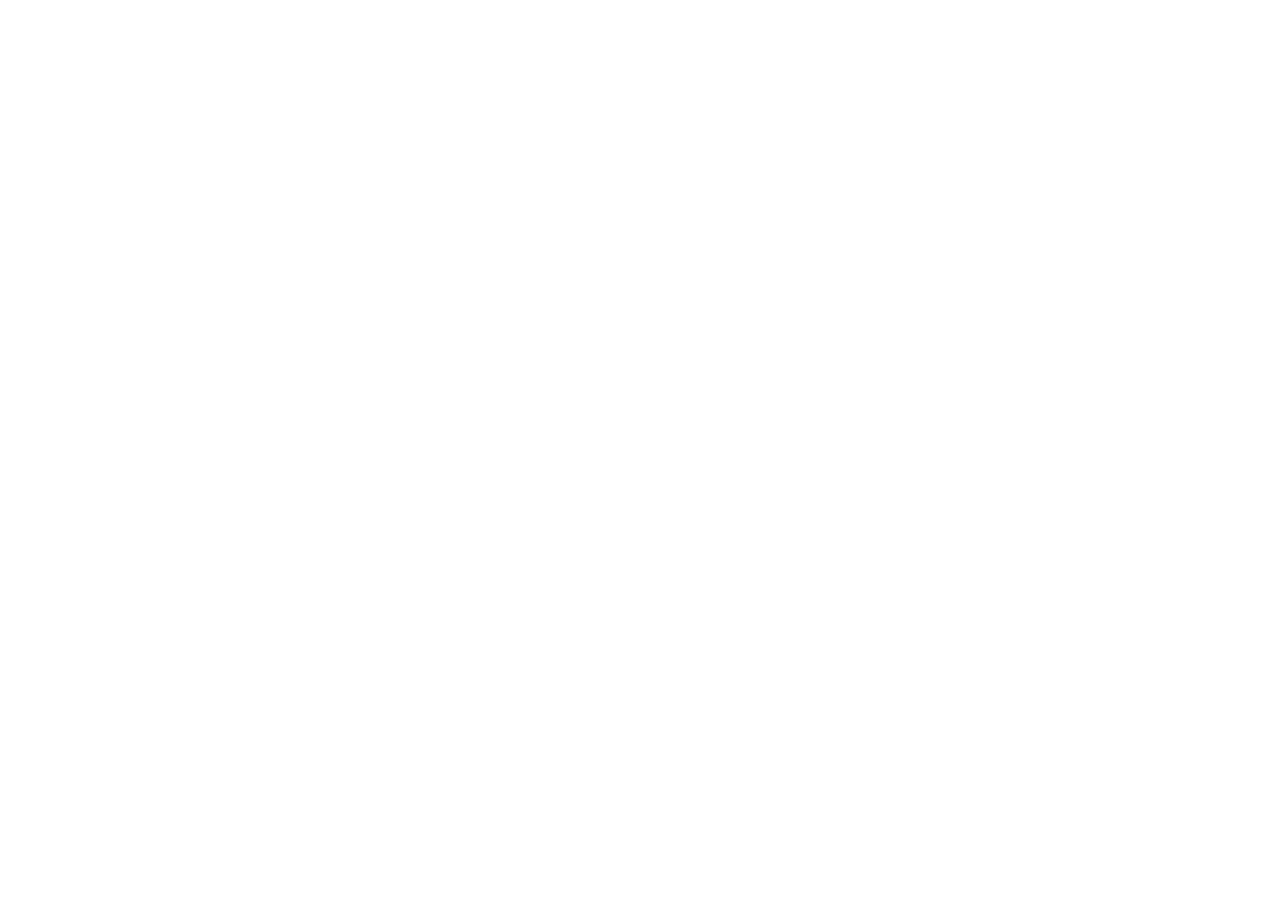
==== BackendToDoListOFP/TodoFront/sign_in/index.html @ 27084eed "Structure front" ====
<!DOCTYPE html>
<html lang="en">
<head>
    <meta charset="UTF-8">
    <meta name="viewport" content="width=device-width, initial-scale=1.0">
    <title>Document</title>
</head>
<body>
    
</body>
</html>
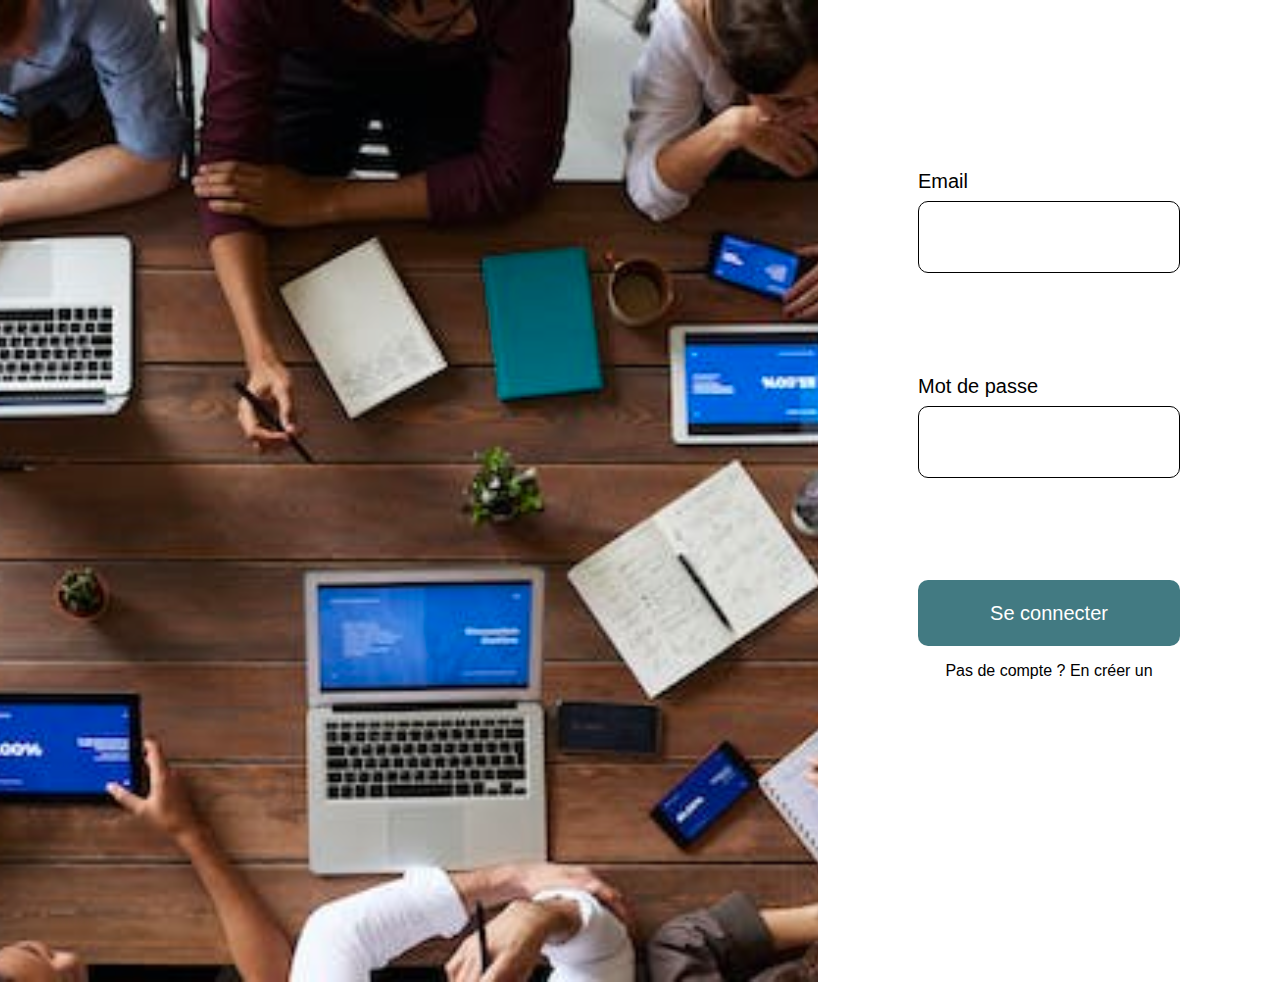
==== commit bc4925b2: "fix error front structure" ====
--- a/BackendToDoListOFP/TodoFront/sign_in/index.html
+++ b/BackendToDoListOFP/TodoFront/sign_in/index.html
@@ -1,11 +1,33 @@
 <!DOCTYPE html>
 <html lang="en">
+
 <head>
     <meta charset="UTF-8">
     <meta name="viewport" content="width=device-width, initial-scale=1.0">
-    <title>Document</title>
+    <title>Todolist-ofp</title>
+    <link href="./index.css" rel="stylesheet" />
 </head>
+
 <body>
-    
+    <div class="sign-up-wallpaper">
+        <img src="../images/image 1.svg" />
+    </div>
+    <div class="sign-up-form">
+        <div class="sign-up">
+            <div class="email-wrap">
+                <label>Email</label>
+                <input></input>
+            </div>
+            <div class="password-wrap">
+                <label>Mot de passe</label>
+                <input></input>
+            </div>
+            <div class="connect-wrap">
+                <button ca>Se connecter</button>
+                <p class="switch">Pas de compte ? En créer un</p>
+            </div>
+        </div>
+    </div>
 </body>
+
 </html>--- a/BackendToDoListOFP/TodoFront/sign_in/index.css
+++ b/BackendToDoListOFP/TodoFront/sign_in/index.css
@@ -0,0 +1,83 @@
+body {
+    overflow-y: hidden;
+    width: 100vw;
+    height: 100vh;
+    padding: 0;
+    margin: 0;
+    display: flex;
+    font-family: Arial, Helvetica, sans-serif;
+
+    @media screen and (max-width: 1200px) {
+        flex-direction: column;
+        overflow-y: scroll;
+    }
+}
+
+.sign-up-form {
+    width: 100%;
+    display: flex;
+    flex-direction: column;
+    padding: 100px;
+    height: 100%;
+    box-sizing: border-box;
+    margin: auto;
+}
+
+.sign-up {
+    height: 80%;
+    width: 100%;
+    justify-content: space-between;
+    display: flex;
+    flex-direction: column;
+    margin: auto;
+}
+
+.email-wrap {
+    display: flex;
+    flex-direction: column;
+    height: 150px;
+}
+
+.password-wrap {
+    display: flex;
+    flex-direction: column;
+    height: 150px;
+}
+
+.connect-wrap {
+    display: flex;
+    flex-direction: column;
+    height: 150px;
+    text-align: center;
+}
+
+.connect-wrap>button {
+    height: 66px;
+    border-radius: 10px;
+    outline: none;
+    border: none;
+    color: #FFF;
+    background-color: #427A82;
+    font-size: 20px;
+}
+
+button:hover {
+    cursor: pointer;
+}
+
+input {
+    height: 50px;
+    border-radius: 10px;
+    outline: none;
+    border: 1px solid black;
+    padding: 10px;
+}
+
+label {
+    font-size: 20px;
+    margin-bottom: 8px;
+}
+
+.switch:hover {
+    text-decoration: underline;
+}